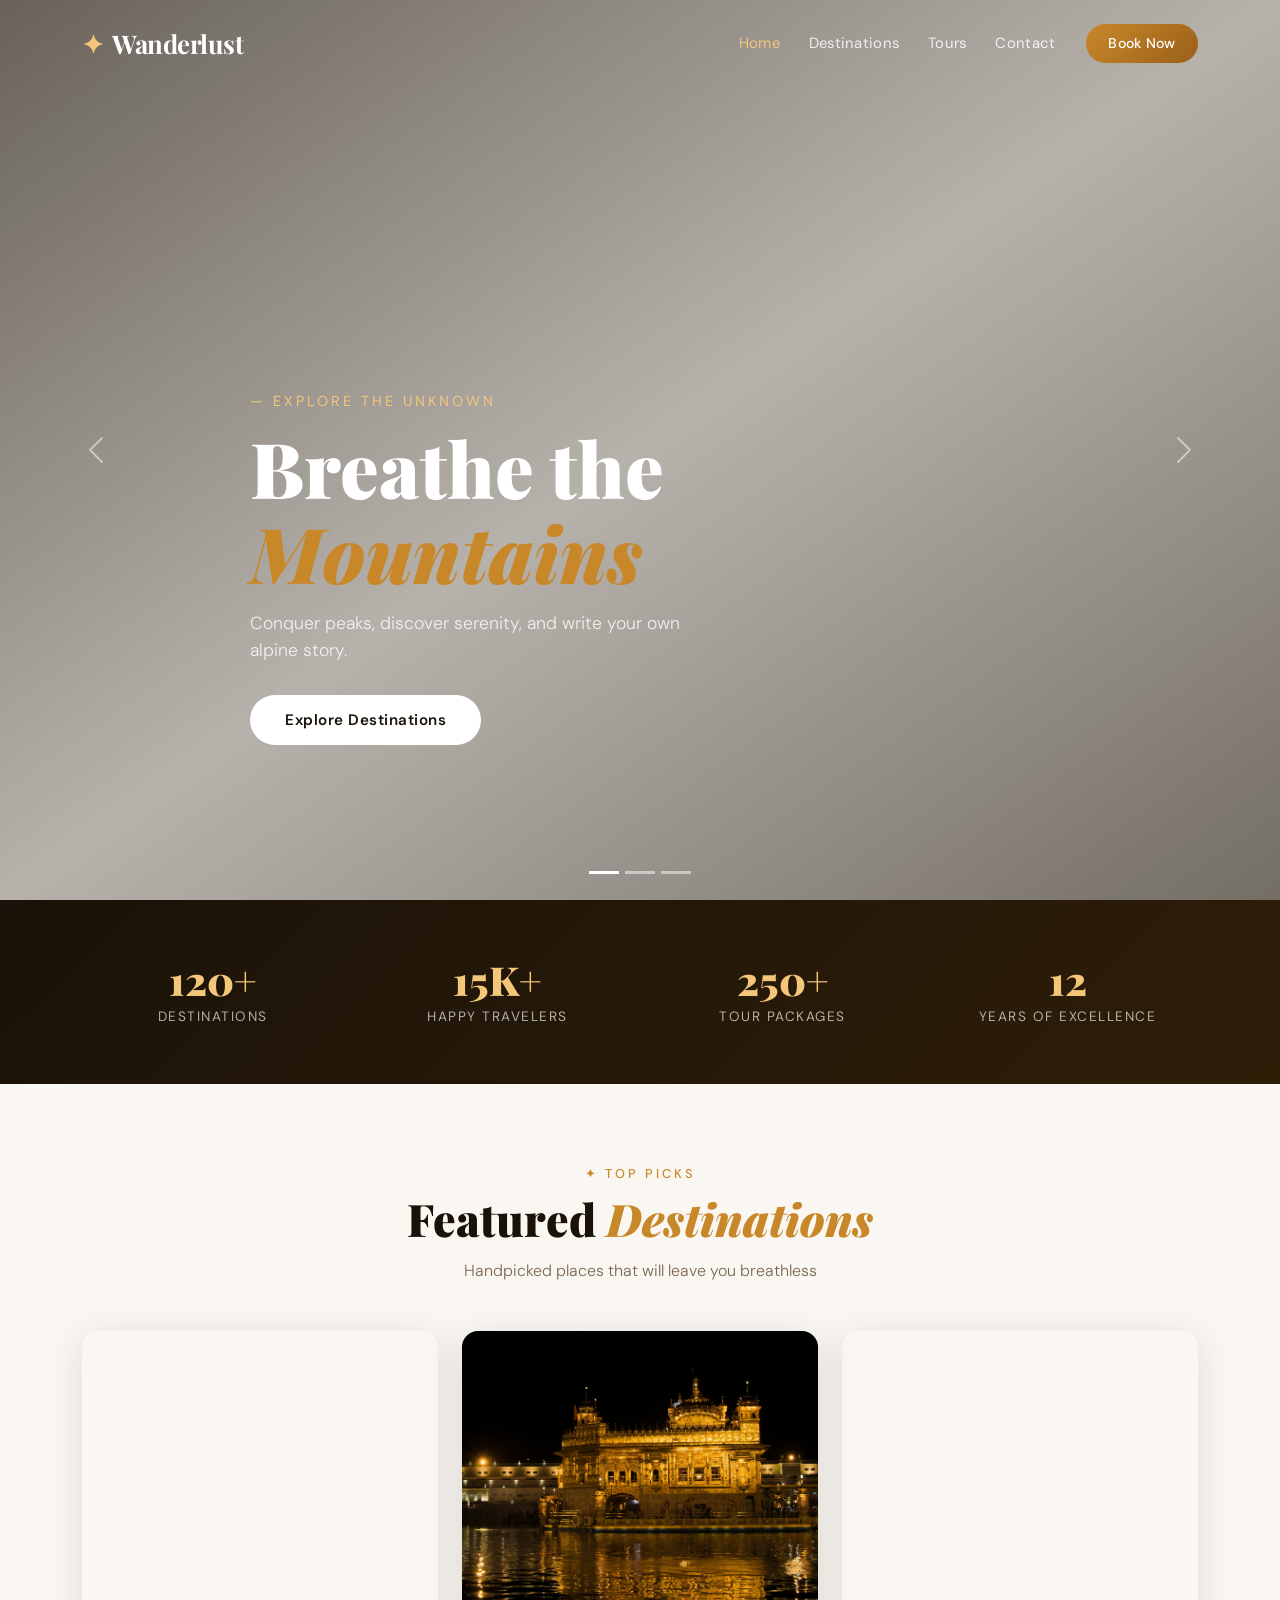
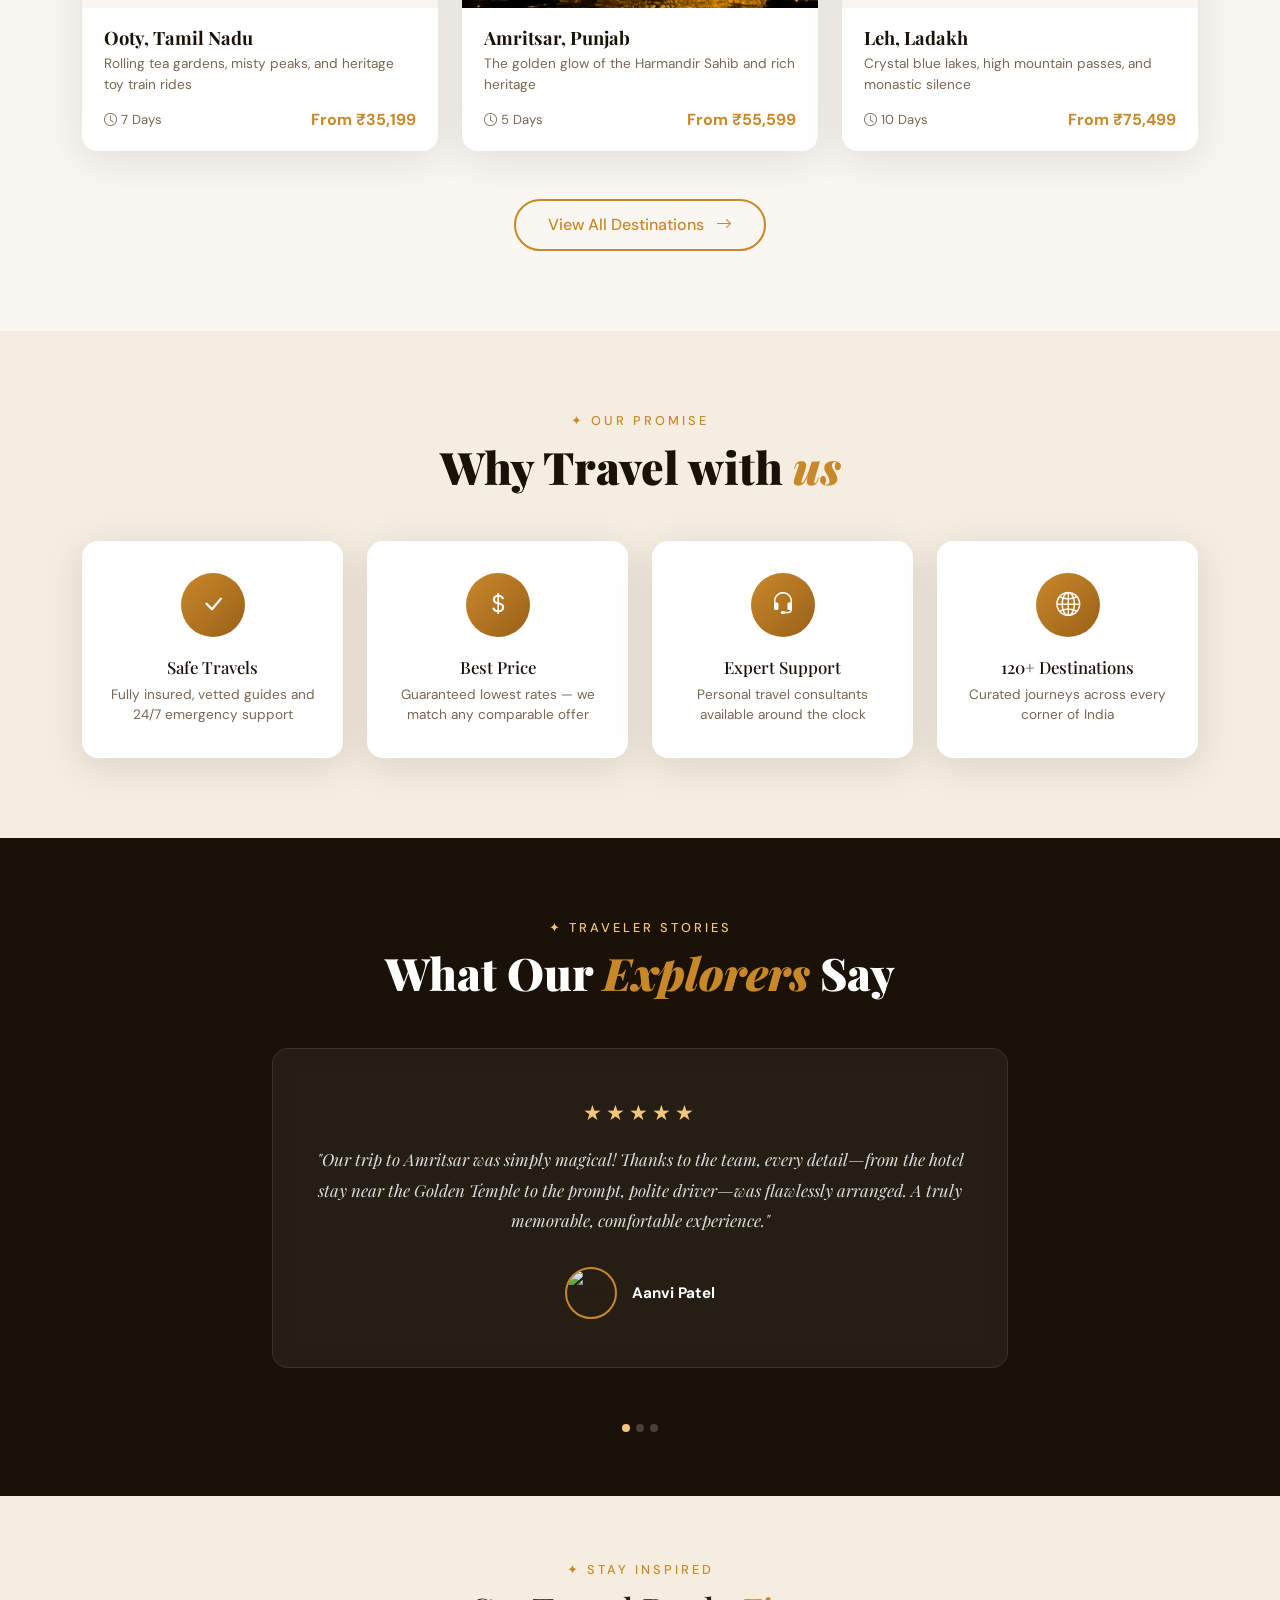
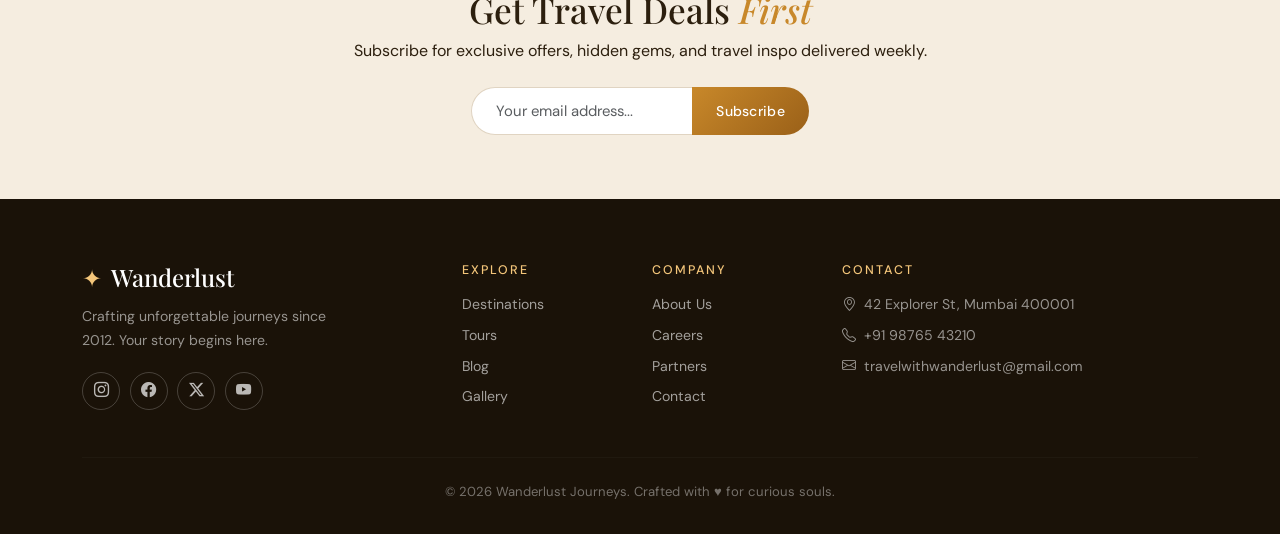
==== index.html @ 27acd2ec "fixing up" ====
<!DOCTYPE html>
<html lang="en">
<head>
  <meta charset="UTF-8" />
  <meta name="viewport" content="width=device-width, initial-scale=1.0" />
  <title>Wanderlust Journeys — Discover the World</title>
  <link href="https://cdn.jsdelivr.net/npm/bootstrap@5.3.2/dist/css/bootstrap.min.css" rel="stylesheet"/>
  <link href="https://fonts.googleapis.com/css2?family=Playfair+Display:ital,wght@0,400;0,700;0,900;1,400&family=DM+Sans:wght@300;400;500&display=swap" rel="stylesheet"/>
  <link rel="stylesheet" href="https://cdn.jsdelivr.net/npm/bootstrap-icons@1.11.3/font/bootstrap-icons.min.css"/>
  <link rel="stylesheet" href="styles.css"/>
  <link rel="icon" type="image/x-icon" href="./images/favicon.ico">

</head>
<body>
 
<!-- NAVBAR -->
<nav class="navbar navbar-expand-lg fixed-top" id="mainNav">
  <div class="container">
    <a class="navbar-brand" href="index.html">
      <span class="brand-icon">✦</span> Wanderlust
    </a>
    <button class="navbar-toggler" type="button" data-bs-toggle="collapse" data-bs-target="#navbarNav">
      <span class="navbar-toggler-icon"></span>
    </button>
    <div class="collapse navbar-collapse" id="navbarNav">
      <ul class="navbar-nav ms-auto align-items-center">
        <li class="nav-item"><a class="nav-link active" href="index.html">Home</a></li>
        <li class="nav-item"><a class="nav-link" href="destinations.html">Destinations</a></li>
        <li class="nav-item"><a class="nav-link" href="tours.html">Tours</a></li>
        <li class="nav-item"><a class="nav-link" href="contact.html">Contact</a></li>
        <li class="nav-item ms-3">
          <a class="btn btn-book" href="contact.html">Book Now</a>
        </li>
      </ul>
    </div>
  </div>
</nav>
 
<!-- HERO CAROUSEL -->
<section id="heroCarousel" class="carousel slide carousel-fade" data-bs-ride="carousel" data-bs-interval="5000">
  <div class="carousel-indicators">
    <button type="button" data-bs-target="#heroCarousel" data-bs-slide-to="0" class="active"></button>
    <button type="button" data-bs-target="#heroCarousel" data-bs-slide-to="1"></button>
    <button type="button" data-bs-target="#heroCarousel" data-bs-slide-to="2"></button>
  </div>
  <div class="carousel-inner">
    <div class="carousel-item active hero-slide" style="background-image: url('https://images.unsplash.com/photo-1506905925346-21bda4d32df4?w=1600');">
      <div class="hero-overlay"></div>
      <div class="carousel-caption hero-caption">
        <p class="hero-sub">— Explore the Unknown</p>
        <h1 class="hero-title">Breathe the <em>Mountains</em></h1>
        <p class="hero-desc">Conquer peaks, discover serenity, and write your own alpine story.</p>
        <a href="destinations.html" class="btn btn-hero">Explore Destinations</a>
      </div>
    </div>
    <div class="carousel-item hero-slide" style="background-image: url('https://images.unsplash.com/photo-1520250497591-112f2f40a3f4?w=1600');">
      <div class="hero-overlay"></div>
      <div class="carousel-caption hero-caption">
        <p class="hero-sub">— Island Escapes</p>
        <h1 class="hero-title">Where <em>Azure</em> Meets Infinity</h1>
        <p class="hero-desc">Crystal waters, powdery shores, and sunsets that last forever.</p>
        <a href="tours.html" class="btn btn-hero">View Tours</a>
      </div>
    </div>
    <div class="carousel-item hero-slide" style="background-image: url('https://encrypted-tbn0.gstatic.com/images?q=tbn:ANd9GcSGiyHhlBLrDY8OV1_SAPXxgLmqXsrRR_sVvw&s');">
      <div class="hero-overlay"></div>
      <div class="carousel-caption hero-caption">
        <p class="hero-sub">— Cultural Journeys</p>
        <h1 class="hero-title">Ancient <em>Wonders</em> Await</h1>
        <p class="hero-desc">Temples, bazaars, and stories carved into the stone of time.</p>
        <a href="destinations.html" class="btn btn-hero">Discover More</a>
      </div>
    </div>
  </div>
  <button class="carousel-control-prev" type="button" data-bs-target="#heroCarousel" data-bs-slide="prev">
    <span class="carousel-control-prev-icon"></span>
  </button>
  <button class="carousel-control-next" type="button" data-bs-target="#heroCarousel" data-bs-slide="next">
    <span class="carousel-control-next-icon"></span>
  </button>
</section>
 


 
<!-- STATS -->
<section class="stats-section">
  <div class="container">
    <div class="row text-center g-4">
      <div class="col-6 col-md-3">
        <div class="stat-item" data-count="120">
          <h2 class="stat-number counter">120+</h2>
          <p class="stat-label">Destinations</p>
        </div>
      </div>
      <div class="col-6 col-md-3">
        <div class="stat-item" data-count="15000">
          <h2 class="stat-number counter">15K+</h2>
          <p class="stat-label">Happy Travelers</p>
        </div>
      </div>
      <div class="col-6 col-md-3">
        <div class="stat-item" data-count="250">
          <h2 class="stat-number counter">250+</h2>
          <p class="stat-label">Tour Packages</p>
        </div>
      </div>
      <div class="col-6 col-md-3">
        <div class="stat-item" data-count="12">
          <h2 class="stat-number counter">12</h2>
          <p class="stat-label">Years of Excellence</p>
        </div>
      </div>
    </div>
  </div>
</section>
 
<!-- FEATURED DESTINATIONS -->
<section class="section-pad">
  <div class="container">
    <div class="section-header text-center mb-5">
      <p class="section-tag">✦ Top Picks</p>
      <h2 class="section-title">Featured <em>Destinations</em></h2>
      <p class="section-sub">Handpicked places that will leave you breathless</p>
    </div>
    <div class="row g-4">
      <div class="col-lg-4 col-md-6">
        <div class="dest-card" onclick="window.location='destinations.html'">
          <div class="dest-img" style="background-image:url('https://encrypted-tbn0.gstatic.com/images?q=tbn:ANd9GcQIztrdCsm7tl5rIBXiiT64EZlvIJkHB77UpA&s')"></div>
          
          <div class="dest-info">
            <h4>Ooty, Tamil Nadu</h4>
            <p>Rolling tea gardens, misty peaks, and heritage toy train rides</p>
            <div class="dest-meta">
              <span><i class="bi bi-clock"></i> 7 Days</span>
              <span class="dest-price">From ₹35,199</span>
            </div>
          </div>
        </div>
      </div>
      <div class="col-lg-4 col-md-6">
        <div class="dest-card" onclick="window.location='destinations.html'">
        <div class="dest-img" style="background-image:url('images/amritsar.jpg')"></div> 
          <div class="dest-info">
            <h4>Amritsar, Punjab</h4>
            <p>The golden glow of the Harmandir Sahib and rich heritage</p>
            <div class="dest-meta">
              <span><i class="bi bi-clock"></i> 5 Days</span>
              <span class="dest-price">From ₹55,599</span>
            </div>
          </div>
        </div>
      </div>
      <div class="col-lg-4 col-md-6">
        <div class="dest-card" onclick="window.location='destinations.html'">
          <div class="dest-img" style="background-image:url('https://images.unsplash.com/photo-1518548419970-58e3b4079ab2?w=600')"></div>
          
          <div class="dest-info">
            <h4>Leh, Ladakh</h4>
            <p>Crystal blue lakes, high mountain passes, and monastic silence</p>
            <div class="dest-meta">
              <span><i class="bi bi-clock"></i> 10 Days</span>
              <span class="dest-price">From ₹75,499</span>
            </div>
          </div>
        </div>
      </div>
    </div>
    <div class="text-center mt-5">
      <a href="destinations.html" class="btn btn-outline-brand">View All Destinations <i class="bi bi-arrow-right ms-2"></i></a>
    </div>
  </div>
</section>
 
<!-- WHY CHOOSE US -->
<section class="why-section section-pad">
  <div class="container">
    <div class="section-header text-center mb-5">
      <p class="section-tag">✦ Our Promise</p>
      <h2 class="section-title">Why Travel with <em>us</em></h2>
    </div>
    <div class="row g-4">
      <div class="col-md-3 col-6">
        <div class="why-card text-center">
          <div class="why-icon">
            <i class="bi bi-check-lg text-white"></i></div>
          <h5>Safe Travels</h5>
          <p>Fully insured, vetted guides and 24/7 emergency support</p>
        </div>
      </div>
      <div class="col-md-3 col-6">
        <div class="why-card text-center">
          <div class="why-icon"><i class="bi bi-currency-dollar"></i></div>
          <h5>Best Price</h5>
          <p>Guaranteed lowest rates — we match any comparable offer</p>
        </div>
      </div>
      <div class="col-md-3 col-6">
        <div class="why-card text-center">
          <div class="why-icon"><i class="bi bi-headset"></i></div>
          <h5>Expert Support</h5>
          <p>Personal travel consultants available around the clock</p>
        </div>
      </div>
      <div class="col-md-3 col-6">
        <div class="why-card text-center">
          <div class="why-icon"><i class="bi bi-globe2"></i></div>
          <h5>120+ Destinations</h5>
          <p>Curated journeys across every corner of India</p>
        </div>
      </div>
    </div>
  </div>
</section>
 
<!-- TESTIMONIALS CAROUSEL -->
<section class="section-pad testimonial-section">
  <div class="container">
    <div class="section-header text-center mb-5">
      <p class="section-tag">✦ Traveler Stories</p>
      <h2 class="section-title">What Our <em>Explorers</em> Say</h2>
    </div>
    <div id="testimonialCarousel" class="carousel slide" data-bs-ride="carousel">
      <div class="carousel-inner">
        <div class="carousel-item active">
          <div class="row justify-content-center">
            <div class="col-md-8">
              <div class="testimonial-card text-center">
                <div class="stars mb-3">★★★★★</div>
                <p class="testimonial-text">"Our trip to Amritsar was simply magical! Thanks to the team, every detail—from the hotel stay near the Golden Temple to the prompt, polite driver—was flawlessly arranged. A truly memorable, comfortable experience."</p>
                <div class="testimonial-author">
                  <img src="https://i.pravatar.cc/60?img=47" alt="Aanvi"/>
                  <div>
                    <strong>Aanvi Patel</strong>
                    
                  </div>
                </div>
              </div>
            </div>
          </div>
        </div>
        <div class="carousel-item">
          <div class="row justify-content-center">
            <div class="col-md-8">
              <div class="testimonial-card text-center">
                <div class="stars mb-3">★★★★★</div>
                <p class="testimonial-text">"An absolutely memorable Ooty trip with top-notch service, a courteous driver, and well-planned itinerary made it a truly seamless, budget-friendly experience!" </p>
                <div class="testimonial-author">
                  <img src="https://i.pravatar.cc/60?img=12" alt="Rahul"/>
                  <div>
                    <strong>Rahul Verma</strong>
                   
                  </div>
                </div>
              </div>
            </div>
          </div>
        </div>
        <div class="carousel-item">
          <div class="row justify-content-center">
            <div class="col-md-8">
              <div class="testimonial-card text-center">
                <div class="stars mb-3">★★★★★</div>
                <p class="testimonial-text">"Our tour operator arranged everything perfectly, from the comfortable stays in Nubra to the breathtaking views at Pangong Lake. The driver was knowledgeable and kept us safe on the tough terrains. A truly once-in-a-lifetime experience! Wanderlust's team handled everything flawlessly."</p>
                <div class="testimonial-author">
                  <img src="https://i.pravatar.cc/60?img=32" alt="Priya"/>
                  <div>
                    <strong>Priya Sharma</strong>
                    
                  </div>
                </div>
              </div>
            </div>
          </div>
        </div>
      </div>
      <div class="carousel-indicators testimonial-dots position-relative mt-4">
        <button type="button" data-bs-target="#testimonialCarousel" data-bs-slide-to="0" class="active"></button>
        <button type="button" data-bs-target="#testimonialCarousel" data-bs-slide-to="1"></button>
        <button type="button" data-bs-target="#testimonialCarousel" data-bs-slide-to="2"></button>
      </div>
    </div>
  </div>
</section>
 
<!-- NEWSLETTER -->
<section class="newsletter-section">
  <div class="container">
    <div class="newsletter-box text-center">
      <p class="section-tag">✦ Stay Inspired</p>
      <h2>Get Travel Deals <em>First</em></h2>
      <p class="mb-4">Subscribe for exclusive offers, hidden gems, and travel inspo delivered weekly.</p>
      <div class="row justify-content-center">
        <div class="col-md-6">
          <div class="input-group newsletter-form">
            <input type="email" class="form-control" placeholder="Your email address..."/>
            <button class="btn btn-book">Subscribe</button>
          </div>
        </div>
      </div>
    </div>
  </div>
</section>
 
<!-- FOOTER -->
<footer class="site-footer">
  <div class="container">
    <div class="row g-4">
      <div class="col-lg-4">
        <h4 class="footer-brand"><span class="brand-icon">✦</span> Wanderlust</h4>
        <p class="footer-desc">Crafting unforgettable journeys since 2012. Your story begins here.</p>
        <div class="social-links">
          <a href="#"><i class="bi bi-instagram"></i></a>
          <a href="#"><i class="bi bi-facebook"></i></a>
          <a href="#"><i class="bi bi-twitter-x"></i></a>
          <a href="#"><i class="bi bi-youtube"></i></a>
        </div>
      </div>
      <div class="col-lg-2 col-6">
        <h6 class="footer-heading">Explore</h6>
        <ul class="footer-links">
          <li><a href="destinations.html">Destinations</a></li>
          <li><a href="tours.html">Tours</a></li>
          <li><a href="#">Blog</a></li>
          <li><a href="#">Gallery</a></li>
        </ul>
      </div>
      <div class="col-lg-2 col-6">
        <h6 class="footer-heading">Company</h6>
        <ul class="footer-links">
          <li><a href="#">About Us</a></li>
          <li><a href="#">Careers</a></li>
          <li><a href="#">Partners</a></li>
          <li><a href="contact.html">Contact</a></li>
        </ul>
      </div>
      <div class="col-lg-4">
        <h6 class="footer-heading">Contact</h6>
        <ul class="footer-links">
          <li><i class="bi bi-geo-alt me-2"></i>42 Explorer St, Mumbai 400001</li>
          <li><i class="bi bi-telephone me-2"></i>+91 98765 43210</li>
          <li><i class="bi bi-envelope me-2"></i>travelwithwanderlust@gmail.com</li>
        </ul>
      </div>
    </div>
    <hr class="footer-hr"/>
    <p class="footer-copy text-center">© 2026 Wanderlust Journeys. Crafted with ♥ for curious souls.</p>
  </div>
</footer>
 
<script src="https://cdn.jsdelivr.net/npm/bootstrap@5.3.2/dist/js/bootstrap.bundle.min.js"></script>
<script src="scripts.js"></script>
</body>
</html>
---- styles.css ----
/* =============================================
   WANDERLUST JOURNEYS — MAIN STYLESHEET
============================================= */

:root {
  --primary: #1a1208;
  --accent: #c8882a;
  --accent-light: #f4c67a;
  --accent-dark: #9a6018;
  --bg: #faf7f2;
  --bg-warm: #f5ede0;
  --text: #2c1f0e;
  --text-muted: #7a6652;
  --white: #fff;
  --card-shadow: 0 8px 40px rgba(26,18,8,0.12);
  --card-hover-shadow: 0 20px 60px rgba(26,18,8,0.22);
  --radius: 16px;
  --radius-sm: 8px;
  --transition: all 0.4s cubic-bezier(0.25, 0.46, 0.45, 0.94);
}

/* ---- BASE ---- */
* { box-sizing: border-box; }

html { scroll-behavior: smooth; }

body {
  font-family: 'DM Sans', sans-serif;
  background: var(--bg);
  color: var(--text);
  overflow-x: hidden;
}

em { font-style: italic; color: var(--accent); }

h1, h2, h3, h4, h5, .section-title, .hero-title, .page-hero-title {
  font-family: 'Playfair Display', serif;
}

a { text-decoration: none; }

img { max-width: 100%; }

/* ---- NAVBAR ---- */
#mainNav {
  background: rgba(26,18,8,0) !important;
  transition: var(--transition);
  padding: 1.2rem 0;
}

#mainNav.scrolled {
  background: rgba(26,18,8,0.96) !important;
  padding: 0.7rem 0;
  box-shadow: 0 4px 30px rgba(0,0,0,0.3);
}

.navbar-brand {
  font-family: 'Playfair Display', serif;
  font-size: 1.6rem;
  font-weight: 700;
  color: var(--white) !important;
  letter-spacing: -0.5px;
}

.brand-icon { color: var(--accent-light); margin-right: 4px; }

.nav-link {
  color: rgba(255,255,255,0.85) !important;
  font-weight: 400;
  font-size: 0.93rem;
  letter-spacing: 0.3px;
  padding: 0.5rem 0.9rem !important;
  transition: var(--transition);
}

.nav-link:hover, .nav-link.active {
  color: var(--accent-light) !important;
}

.navbar-toggler {
  border-color: rgba(255,255,255,0.4);
}
.navbar-toggler-icon {
  background-image: url("data:image/svg+xml,%3csvg xmlns='http://www.w3.org/2000/svg' viewBox='0 0 30 30'%3e%3cpath stroke='rgba%28255%2C255%2C255%2C0.8%29' stroke-linecap='round' stroke-miterlimit='10' stroke-width='2' d='M4 7h22M4 15h22M4 23h22'/%3e%3c/svg%3e");
}

.btn-book {
  background: linear-gradient(135deg, var(--accent), var(--accent-dark));
  color: var(--white) !important;
  border: none;
  border-radius: 50px;
  padding: 0.55rem 1.4rem;
  font-weight: 500;
  font-size: 0.88rem;
  letter-spacing: 0.3px;
  transition: var(--transition);
}
.btn-book:hover {
  background: linear-gradient(135deg, var(--accent-dark), #7a4c10);
  transform: translateY(-2px);
  box-shadow: 0 8px 24px rgba(200,136,42,0.35);
  color: var(--white) !important;
}

/* ---- HERO CAROUSEL ---- */
.hero-slide {
  height: 100vh;
  min-height: 600px;
  background-size: cover;
  background-position: center;
  position: relative;
}

.hero-overlay {
  position: absolute;
  inset: 0;
  background: linear-gradient(to bottom right, rgba(26,18,8,0.65) 0%, rgba(26,18,8,0.3) 50%, rgba(26,18,8,0.6) 100%);
}

.hero-caption {
  position: absolute;
  bottom: 15%;
  left: 50%;
  transform: translateX(-50%);
  width: 90%;
  max-width: 780px;
  text-align: left;
  animation: fadeInUp 0.8s ease;
}

@keyframes fadeInUp {
  from { opacity: 0; transform: translateX(-50%) translateY(40px); }
  to { opacity: 1; transform: translateX(-50%) translateY(0); }
}

.hero-sub {
  font-size: 0.9rem;
  letter-spacing: 3px;
  text-transform: uppercase;
  color: var(--accent-light);
  margin-bottom: 0.8rem;
}

.hero-title {
  font-size: clamp(2.5rem, 6vw, 5rem);
  font-weight: 900;
  color: var(--white);
  line-height: 1.1;
  margin-bottom: 1rem;
}

.hero-desc {
  font-size: 1.1rem;
  color: rgba(255,255,255,0.82);
  font-weight: 300;
  margin-bottom: 2rem;
  max-width: 480px;
}

.btn-hero {
  background: var(--white);
  color: var(--primary) !important;
  border: none;
  border-radius: 50px;
  padding: 0.85rem 2.2rem;
  font-weight: 600;
  font-size: 0.95rem;
  letter-spacing: 0.5px;
  transition: var(--transition);
}
.btn-hero:hover {
  background: var(--accent-light);
  color: var(--primary) !important;
  transform: translateY(-3px);
  box-shadow: 0 12px 32px rgba(0,0,0,0.25);
}

/* ---- SEARCH SECTION ---- */
.search-section {
  margin-top: -60px;
  position: relative;
  z-index: 10;
  padding: 0 0 2rem;
}

.search-box {
  background: rgba(255,255,255,0.97);
  backdrop-filter: blur(20px);
  border-radius: var(--radius);
  padding: 1.8rem 2rem;
  box-shadow: var(--card-shadow);
  border: 1px solid rgba(200,136,42,0.15);
}

.search-label {
  font-size: 0.8rem;
  font-weight: 500;
  color: var(--text-muted);
  text-transform: uppercase;
  letter-spacing: 1px;
  margin-bottom: 0.4rem;
}

.search-input {
  border: 1.5px solid #e8ddd0 !important;
  border-radius: var(--radius-sm) !important;
  background: var(--bg) !important;
  color: var(--text);
  padding: 0.65rem 0.9rem !important;
  font-size: 0.93rem;
  transition: var(--transition);
}
.search-input:focus {
  border-color: var(--accent) !important;
  box-shadow: 0 0 0 3px rgba(200,136,42,0.12) !important;
  background: var(--white) !important;
}

.btn-search {
  background: linear-gradient(135deg, var(--accent), var(--accent-dark));
  color: var(--white);
  border: none;
  border-radius: var(--radius-sm);
  padding: 0.68rem 1.5rem;
  font-weight: 600;
  transition: var(--transition);
}
.btn-search:hover {
  transform: translateY(-2px);
  box-shadow: 0 8px 24px rgba(200,136,42,0.3);
  color: var(--white);
}

/* ---- STATS ---- */
.stats-section {
  background: linear-gradient(135deg, var(--primary), #2e1e08);
  padding: 3rem 0;
}

.stat-item { padding: 0.5rem; }

.stat-number {
  font-family: 'Playfair Display', serif;
  font-size: 2.5rem;
  font-weight: 900;
  color: var(--accent-light);
  margin-bottom: 0.2rem;
}

.stat-label {
  font-size: 0.85rem;
  color: rgba(255,255,255,0.65);
  text-transform: uppercase;
  letter-spacing: 1.5px;
  margin: 0;
}

/* ---- SECTIONS ---- */
.section-pad { padding: 5rem 0; }

.section-tag {
  font-size: 0.8rem;
  text-transform: uppercase;
  letter-spacing: 3px;
  color: var(--accent);
  font-weight: 500;
  margin-bottom: 0.6rem;
}

.section-title {
  font-size: clamp(1.8rem, 4vw, 2.8rem);
  font-weight: 900;
  color: var(--primary);
  line-height: 1.2;
  margin-bottom: 0.8rem;
}

.section-sub {
  color: var(--text-muted);
  font-size: 1rem;
  font-weight: 300;
}

/* ---- DESTINATION CARDS (Home) ---- */
.dest-card {
  border-radius: var(--radius);
  overflow: hidden;
  position: relative;
  cursor: pointer;
  box-shadow: var(--card-shadow);
  transition: var(--transition);
  height: 420px;
  display: flex;
  flex-direction: column;
}
.dest-card:hover { transform: translateY(-8px); box-shadow: var(--card-hover-shadow); }

.dest-img {
  flex: 1;
  background-size: cover;
  background-position: center;
  transition: transform 0.6s ease;
}
.dest-card:hover .dest-img { transform: scale(1.06); }

.dest-badge {
  position: absolute;
  top: 1rem;
  left: 1rem;
  background: var(--accent);
  color: var(--white);
  font-size: 0.7rem;
  font-weight: 600;
  text-transform: uppercase;
  letter-spacing: 1.5px;
  padding: 0.3rem 0.8rem;
  border-radius: 50px;
}

.dest-info {
  background: var(--white);
  padding: 1.2rem 1.4rem;
}
.dest-info h4 {
  font-size: 1.15rem;
  font-weight: 700;
  margin-bottom: 0.3rem;
  color: var(--primary);
}
.dest-info p {
  font-size: 0.85rem;
  color: var(--text-muted);
  margin-bottom: 0.8rem;
  line-height: 1.5;
}
.dest-meta {
  display: flex;
  justify-content: space-between;
  align-items: center;
  font-size: 0.82rem;
  color: var(--text-muted);
}
.dest-price {
  font-weight: 700;
  color: var(--accent);
  font-size: 1rem;
}

/* ---- WHY SECTION ---- */
.why-section { background: var(--bg-warm); }

.why-card {
  background: var(--white);
  border-radius: var(--radius);
  padding: 2rem 1.5rem;
  box-shadow: var(--card-shadow);
  transition: var(--transition);
}
.why-card:hover { transform: translateY(-6px); box-shadow: var(--card-hover-shadow); }

.why-icon {
  width: 64px;
  height: 64px;
  background: linear-gradient(135deg, var(--accent), var(--accent-dark));
  border-radius: 50%;
  display: flex;
  align-items: center;
  justify-content: center;
  margin: 0 auto 1.2rem;
  font-size: 1.5rem;
  color: var(--white);
}

.why-card h5 {
  font-family: 'Playfair Display', serif;
  font-size: 1.05rem;
  margin-bottom: 0.5rem;
  color: var(--primary);
}
.why-card p { font-size: 0.85rem; color: var(--text-muted); margin: 0; }

/* ---- TESTIMONIALS ---- */
.testimonial-section { background: var(--primary); }
.testimonial-section .section-tag { color: var(--accent-light); }
.testimonial-section .section-title { color: var(--white); }

.testimonial-card {
  background: rgba(255,255,255,0.05);
  border: 1px solid rgba(255,255,255,0.1);
  border-radius: var(--radius);
  padding: 3rem 2.5rem;
  backdrop-filter: blur(10px);
}

.stars { color: var(--accent-light); font-size: 1.3rem; letter-spacing: 4px; }

.testimonial-text {
  font-size: 1.05rem;
  color: rgba(255,255,255,0.85);
  font-style: italic;
  line-height: 1.8;
  margin-bottom: 2rem;
  font-family: 'Playfair Display', serif;
}

.testimonial-author {
  display: flex;
  align-items: center;
  justify-content: center;
  gap: 0.9rem;
}
.testimonial-author img {
  width: 52px;
  height: 52px;
  border-radius: 50%;
  border: 2px solid var(--accent);
  object-fit: cover;
}
.testimonial-author strong { display: block; color: var(--white); font-size: 0.95rem; }
.testimonial-author span { font-size: 0.8rem; color: var(--accent-light); }

.testimonial-dots { bottom: -2rem; }
.testimonial-dots button {
  width: 8px !important;
  height: 8px !important;
  border-radius: 50% !important;
  background: rgba(255,255,255,0.4) !important;
  border: none !important;
}
.testimonial-dots button.active { background: var(--accent-light) !important; }

/* ---- NEWSLETTER ---- */
.newsletter-section { background: var(--bg-warm); padding: 4rem 0; }

.newsletter-box {
  max-width: 700px;
  margin: 0 auto;
}
.newsletter-box h2 { font-size: 2.2rem; margin-bottom: 0.5rem; }

.newsletter-form .form-control {
  border: 1.5px solid #e0d4c2;
  border-right: none;
  border-radius: 50px 0 0 50px !important;
  padding: 0.75rem 1.5rem;
  background: var(--white);
  font-size: 0.93rem;
}
.newsletter-form .form-control:focus {
  box-shadow: none;
  border-color: var(--accent);
}
.newsletter-form .btn-book {
  border-radius: 0 50px 50px 0 !important;
  padding: 0.75rem 1.5rem;
}

/* ---- FOOTER ---- */
.site-footer {
  background: var(--primary);
  padding: 4rem 0 2rem;
  color: rgba(255,255,255,0.7);
}

.footer-brand {
  font-family: 'Playfair Display', serif;
  color: var(--white);
  font-size: 1.5rem;
  margin-bottom: 0.8rem;
}

.footer-desc { font-size: 0.88rem; color: rgba(255,255,255,0.55); max-width: 260px; line-height: 1.7; }

.social-links { display: flex; gap: 0.6rem; margin-top: 1.2rem; }
.social-links a {
  width: 38px; height: 38px;
  border-radius: 50%;
  border: 1px solid rgba(255,255,255,0.2);
  display: flex; align-items: center; justify-content: center;
  color: rgba(255,255,255,0.7);
  font-size: 0.95rem;
  transition: var(--transition);
}
.social-links a:hover {
  background: var(--accent);
  border-color: var(--accent);
  color: var(--white);
  transform: translateY(-2px);
}

.footer-heading {
  color: var(--accent-light);
  font-size: 0.78rem;
  letter-spacing: 2px;
  text-transform: uppercase;
  margin-bottom: 1rem;
}
.footer-links { list-style: none; padding: 0; margin: 0; }
.footer-links li { margin-bottom: 0.6rem; font-size: 0.88rem; color: rgba(255,255,255,0.55); }
.footer-links a { color: rgba(255,255,255,0.6); transition: var(--transition); }
.footer-links a:hover { color: var(--accent-light); padding-left: 4px; }

.footer-hr { border-color: rgba(255,255,255,0.1); margin: 2.5rem 0 1.5rem; }
.footer-copy { font-size: 0.82rem; color: rgba(255,255,255,0.4); margin: 0; }

/* ---- BUTTON OUTLINE ---- */
.btn-outline-brand {
  border: 2px solid var(--accent);
  color: var(--accent);
  border-radius: 50px;
  padding: 0.75rem 2rem;
  font-weight: 500;
  transition: var(--transition);
}
.btn-outline-brand:hover {
  background: var(--accent);
  color: var(--white);
  transform: translateY(-2px);
}

/* ---- PAGE HERO ---- */
.page-hero {
  height: 55vh;
  min-height: 360px;
  background-size: cover;
  background-position: center;
  position: relative;
  display: flex;
  align-items: center;
  justify-content: center;
}
.page-hero-overlay {
  position: absolute;
  inset: 0;
  background: linear-gradient(to bottom, rgba(26,18,8,0.65), rgba(26,18,8,0.5));
}
.page-hero-content { position: relative; z-index: 2; padding-top: 80px; }
.page-hero-title {
  font-size: clamp(2.2rem, 5vw, 4rem);
  font-weight: 900;
  color: var(--white);
  line-height: 1.15;
}
.page-hero-sub { color: rgba(255,255,255,0.8); font-size: 1rem; font-weight: 300; }

/* ---- FILTER SECTION ---- */
.filter-section {
  position: relative;
  top: 70px; /* Adjust this value based on your main navbar height */
  z-index: 999;
  background-color: #fff; /* Ensures content behind doesn't peek through */
  padding: 15px 0;
  border-bottom: 1px solid #eee; /* Optional: adds a nice separation while scrolling */
}

.filter-bar { display: flex; gap: 0.5rem; flex-wrap: wrap; justify-content: center; }

.filter-btn {
  background: transparent;
  border: 1.5px solid #e0d4c2;
  border-radius: 50px;
  color: var(--text-muted);
  padding: 0.45rem 1.2rem;
  font-size: 0.85rem;
  font-weight: 500;
  cursor: pointer;
  transition: var(--transition);
}
.filter-btn:hover { border-color: var(--accent); color: var(--accent); }
.filter-btn.active {
  background: var(--accent);
  border-color: var(--accent);
  color: var(--white);
}

/* ---- DEST CARDS V2 (Destinations page) ---- */
.dest-card-v2 {
  background: var(--white);
  border-radius: var(--radius);
  overflow: hidden;
  box-shadow: var(--card-shadow);
  transition: var(--transition);
  height: 100%;
}
.dest-card-v2:hover { transform: translateY(-8px); box-shadow: var(--card-hover-shadow); }

.dest-img-v2 {
  height: 220px;
  background-size: cover;
  background-position: center;
  position: relative;
  transition: transform 0.6s ease;
  overflow: hidden;
}
.dest-card-v2:hover .dest-img-v2 { transform: scale(1.04); }

.dest-rating {
  position: absolute;
  top: 0.8rem;
  right: 0.8rem;
  background: rgba(26,18,8,0.75);
  color: var(--accent-light);
  font-size: 0.78rem;
  font-weight: 600;
  padding: 0.25rem 0.6rem;
  border-radius: 50px;
  backdrop-filter: blur(8px);
}

.dest-badge-v2 {
  position: absolute;
  bottom: 0.8rem;
  left: 0.8rem;
  background: var(--accent);
  color: var(--white);
  font-size: 0.68rem;
  font-weight: 700;
  text-transform: uppercase;
  letter-spacing: 1.5px;
  padding: 0.25rem 0.7rem;
  border-radius: 50px;
}

.dest-body {
  padding: 1.3rem 1.4rem;
}
.dest-body h4 {
  font-size: 1.1rem;
  font-weight: 700;
  margin-bottom: 0.35rem;
  color: var(--primary);
}
.dest-body > p {
  font-size: 0.83rem;
  color: var(--text-muted);
  line-height: 1.55;
  margin-bottom: 0.8rem;
}

.dest-tags { display: flex; gap: 0.4rem; flex-wrap: wrap; margin-bottom: 1rem; }
.dest-tags span {
  font-size: 0.7rem;
  background: var(--bg-warm);
  color: var(--accent-dark);
  padding: 0.2rem 0.6rem;
  border-radius: 50px;
  font-weight: 500;
  border: 1px solid #e0cdb5;
}

.dest-footer { display: flex; justify-content: space-between; align-items: center; }
.dest-info-mini { font-size: 0.78rem; color: var(--text-muted); }
.dest-info-mini i { color: var(--accent); }
.price-tag { font-weight: 700; font-size: 1.1rem; color: var(--accent); }

.btn-card-book {
  background: var(--bg-warm);
  border: 1.5px solid var(--accent);
  color: var(--accent);
  border-radius: var(--radius-sm);
  padding: 0.5rem;
  font-weight: 500;
  font-size: 0.85rem;
  transition: var(--transition);
}
.btn-card-book:hover {
  background: var(--accent);
  color: var(--white);
}

/* ---- CTA BANNER ---- */
.cta-banner {
  background: linear-gradient(135deg, var(--accent), var(--accent-dark));
  padding: 4rem 0;
  color: var(--white);
}
.cta-banner h2 {
  color: var(--white);
  font-size: 2rem;
  margin-bottom: 0.7rem;
}
.cta-banner p { color: rgba(255,255,255,0.85); font-size: 1rem; margin-bottom: 0; }

/* ---- FEATURED TOUR CARD ---- */
.featured-tour-card {
  background: var(--white);
  border-radius: var(--radius);
  overflow: hidden;
  box-shadow: var(--card-shadow);
}
.featured-tour-img {
  height: 100%;
  min-height: 380px;
  background-size: cover;
  background-position: center;
  position: relative;
}
.featured-badge {
  position: absolute;
  top: 1.5rem;
  left: 1.5rem;
  background: var(--accent);
  color: var(--white);
  padding: 0.4rem 1rem;
  border-radius: 50px;
  font-weight: 700;
  font-size: 0.8rem;
}
.featured-tour-body {
  padding: 2.5rem;
}
.featured-tour-body h2 {
  font-size: 2rem;
  line-height: 1.2;
  margin: 0.7rem 0 1rem;
}
.featured-desc { color: var(--text-muted); line-height: 1.8; font-size: 0.93rem; margin-bottom: 1.5rem; }

.tour-type-tag {
  display: inline-block;
  font-size: 0.7rem;
  font-weight: 700;
  text-transform: uppercase;
  letter-spacing: 2px;
  padding: 0.3rem 0.9rem;
  border-radius: 50px;
}
.tour-type-tag.adventure { background: #fde9d0; color: #b85c0c; }
.tour-type-tag.luxury { background: #f0e6ff; color: #6b2fb3; }
.tour-type-tag.cultural { background: #d4f0e0; color: #1a7a4a; }
.tour-type-tag.beach { background: #d5eeff; color: #0a6ca0; }
.tour-type-tag.family { background: #fff0d4; color: #9a6200; }

.highlight-item {
  background: var(--bg-warm);
  border-radius: var(--radius-sm);
  padding: 0.6rem 1rem;
  font-size: 0.83rem;
  color: var(--text);
  font-weight: 500;
}
.highlight-item i { color: var(--accent); margin-right: 6px; }

.from-label { font-size: 0.75rem; color: var(--text-muted); display: block; }
.featured-price { font-family: 'Playfair Display', serif; font-size: 2rem; font-weight: 900; color: var(--accent); }

/* ---- TOUR CARDS ---- */
.tour-card {
  background: var(--white);
  border-radius: var(--radius);
  overflow: hidden;
  box-shadow: var(--card-shadow);
  transition: var(--transition);
  height: 100%;
}
.tour-card:hover { transform: translateY(-8px); box-shadow: var(--card-hover-shadow); }

.tour-img {
  height: 210px;
  background-size: cover;
  background-position: center;
  position: relative;
  overflow: hidden;
  transition: transform 0.6s;
}
.tour-card:hover .tour-img { transform: scale(1.05); }

.tour-type-badge {
  position: absolute;
  top: 0.8rem;
  left: 0.8rem;
  font-size: 0.65rem;
  font-weight: 700;
  text-transform: uppercase;
  letter-spacing: 1.5px;
  padding: 0.25rem 0.7rem;
  border-radius: 50px;
}
.tour-type-badge.adventure { background: rgba(253,233,208,0.95); color: #b85c0c; }
.tour-type-badge.luxury { background: rgba(240,230,255,0.95); color: #6b2fb3; }
.tour-type-badge.cultural { background: rgba(212,240,224,0.95); color: #1a7a4a; }
.tour-type-badge.beach { background: rgba(213,238,255,0.95); color: #0a6ca0; }
.tour-type-badge.family { background: rgba(255,240,212,0.95); color: #9a6200; }

.tour-wishlist {
  position: absolute;
  top: 0.8rem;
  right: 0.8rem;
  background: rgba(255,255,255,0.85);
  border-radius: 50%;
  width: 34px;
  height: 34px;
  display: flex;
  align-items: center;
  justify-content: center;
  cursor: pointer;
  transition: var(--transition);
  backdrop-filter: blur(8px);
}
.tour-wishlist:hover { background: #ffe0e0; color: #e01030; }
.tour-wishlist.active { background: #ffe0e0; color: #e01030; }

.tour-body { padding: 1.3rem; }
.tour-body h5 {
  font-family: 'Playfair Display', serif;
  font-size: 1.08rem;
  font-weight: 700;
  color: var(--primary);
  margin-bottom: 0.2rem;
}
.tour-loc { font-size: 0.78rem; color: var(--accent); margin-bottom: 0.5rem; }
.tour-desc { font-size: 0.82rem; color: var(--text-muted); margin-bottom: 0.8rem; line-height: 1.55; }

.tour-specs {
  display: flex;
  gap: 0.8rem;
  font-size: 0.78rem;
  color: var(--text-muted);
  margin-bottom: 1rem;
  padding-bottom: 0.8rem;
  border-bottom: 1px solid #f0e8de;
}
.tour-specs i { color: var(--accent); }

.tour-card-footer { display: flex; align-items: center; justify-content: space-between; }
.from-s { font-size: 0.68rem; color: var(--text-muted); display: block; }
.tour-price { font-weight: 800; font-size: 1.15rem; color: var(--accent); }

.btn-book-sm {
  background: var(--accent);
  color: var(--white) !important;
  border: none;
  border-radius: 50px;
  padding: 0.4rem 1rem;
  font-weight: 600;
  font-size: 0.82rem;
  transition: var(--transition);
}
.btn-book-sm:hover {
  background: var(--accent-dark);
  transform: translateY(-1px);
}

/* ---- PROMO CAROUSEL ---- */
.promo-section { background: var(--bg-warm); }

.promo-card {
  height: 360px;
  background-size: cover;
  background-position: center;
  border-radius: var(--radius);
  position: relative;
  overflow: hidden;
}
.promo-overlay {
  position: absolute;
  inset: 0;
  background: linear-gradient(to right, rgba(26,18,8,0.8), rgba(26,18,8,0.25));
  border-radius: var(--radius);
}
.promo-content {
  position: absolute;
  left: 3rem;
  top: 50%;
  transform: translateY(-50%);
  max-width: 420px;
}
.promo-tag {
  display: inline-block;
  background: var(--accent);
  color: var(--white);
  font-size: 0.75rem;
  font-weight: 700;
  text-transform: uppercase;
  letter-spacing: 1.5px;
  padding: 0.3rem 0.9rem;
  border-radius: 50px;
  margin-bottom: 1rem;
}
.promo-content h3 {
  font-family: 'Playfair Display', serif;
  font-size: 2rem;
  color: var(--white);
  line-height: 1.2;
  margin-bottom: 0.5rem;
}
.promo-content p { color: rgba(255,255,255,0.8); margin-bottom: 1.5rem; font-size: 0.95rem; }

/* ---- CONTACT PAGE ---- */
.contact-form-card {
  background: var(--white);
  border-radius: var(--radius);
  padding: 2.5rem;
  box-shadow: var(--card-shadow);
}

.form-tabs .nav-link {
  color: var(--text-muted) !important;
  border: none;
  border-bottom: 2px solid transparent;
  padding: 0.6rem 1rem;
  font-size: 0.9rem;
  font-weight: 500;
  border-radius: 0;
  transition: var(--transition);
  background: transparent;
}
.form-tabs .nav-link.active {
  color: var(--accent) !important;
  border-bottom-color: var(--accent);
}
.form-tabs .nav-link:hover { color: var(--accent) !important; }

.form-input {
  border: 1.5px solid #e0d4c2 !important;
  border-radius: var(--radius-sm) !important;
  background: var(--bg) !important;
  color: var(--text);
  padding: 0.65rem 0.9rem !important;
  font-size: 0.9rem;
  transition: var(--transition);
}
.form-input:focus {
  border-color: var(--accent) !important;
  box-shadow: 0 0 0 3px rgba(200,136,42,0.1) !important;
  background: var(--white) !important;
}

.form-label { font-size: 0.82rem; font-weight: 500; color: var(--text-muted); margin-bottom: 0.4rem; }

.text-accent { color: var(--accent); }

.success-msg {
  background: linear-gradient(135deg, #e8f5e9, #c8e6c9);
  border-radius: var(--radius);
  padding: 3rem 2rem;
  border: 1px solid #a5d6a7;
}
.success-icon {
  width: 70px;
  height: 70px;
  background: #43a047;
  color: var(--white);
  border-radius: 50%;
  display: flex;
  align-items: center;
  justify-content: center;
  font-size: 2rem;
  font-weight: 700;
  margin: 0 auto 1.5rem;
}

/* ---- CONTACT INFO SIDEBAR ---- */
.contact-info-card {
  background: var(--white);
  border-radius: var(--radius);
  padding: 2rem;
  box-shadow: var(--card-shadow);
}
.contact-info-card h4 {
  font-size: 1.5rem;
  margin-bottom: 1.5rem;
}

.contact-item {
  display: flex;
  gap: 1rem;
  margin-bottom: 1.5rem;
  align-items: flex-start;
}
.contact-icon {
  width: 44px; height: 44px;
  background: var(--bg-warm);
  border-radius: 50%;
  display: flex;
  align-items: center;
  justify-content: center;
  color: var(--accent);
  font-size: 1.1rem;
  flex-shrink: 0;
  border: 1px solid #e0cdb5;
}
.contact-item strong { font-size: 0.88rem; color: var(--primary); display: block; margin-bottom: 2px; }
.contact-item p { font-size: 0.82rem; color: var(--text-muted); margin: 0; line-height: 1.6; }

/* ---- FAQ ---- */
.faq-card {
  background: var(--white);
  border-radius: var(--radius);
  padding: 1.8rem;
  box-shadow: var(--card-shadow);
}
.faq-card h5 {
  font-size: 1.3rem;
  margin-bottom: 1rem;
}

.faq-item {
  border: 1px solid #f0e5d8 !important;
  border-radius: var(--radius-sm) !important;
  margin-bottom: 0.5rem;
  overflow: hidden;
}

.faq-btn {
  font-size: 0.88rem;
  font-weight: 500;
  color: var(--text);
  background: var(--bg) !important;
  padding: 0.9rem 1rem !important;
  box-shadow: none !important;
  border: none;
  width: 100%;
  text-align: left;
}
.faq-btn:not(.collapsed) {
  color: var(--accent);
  background: var(--bg-warm) !important;
}
.faq-body {
  font-size: 0.83rem;
  color: var(--text-muted);
  line-height: 1.7;
  padding: 0.8rem 1rem 1rem;
  background: var(--white);
}

/* ---- MAP ---- */
.map-section { line-height: 0; }

/* ---- HIDE during filter ---- */
.dest-item.hidden {
  display: none !important;
}

/* ---- ANIMATIONS ---- */
.fade-in {
  opacity: 0;
  transform: translateY(30px);
  transition: opacity 0.6s ease, transform 0.6s ease;
}
.fade-in.visible {
  opacity: 1;
  transform: translateY(0);
}

/* ---- RESPONSIVE TWEAKS ---- */
@media (max-width: 768px) {
  .hero-caption { text-align: center; }
  .hero-desc { max-width: 100%; }
  .search-box { padding: 1.2rem; }
  .promo-content { left: 1.5rem; right: 1.5rem; max-width: none; }
  .promo-content h3 { font-size: 1.4rem; }
  .featured-tour-img { min-height: 250px; }
  .featured-tour-body { padding: 1.5rem; }
  .featured-tour-body h2 { font-size: 1.5rem; }
  .contact-form-card { padding: 1.5rem; }
  .section-pad { padding: 3rem 0; }
}

@media (max-width: 576px) {
  .stat-number { font-size: 1.8rem; }
  .filter-btn { font-size: 0.78rem; padding: 0.35rem 0.9rem; }
}
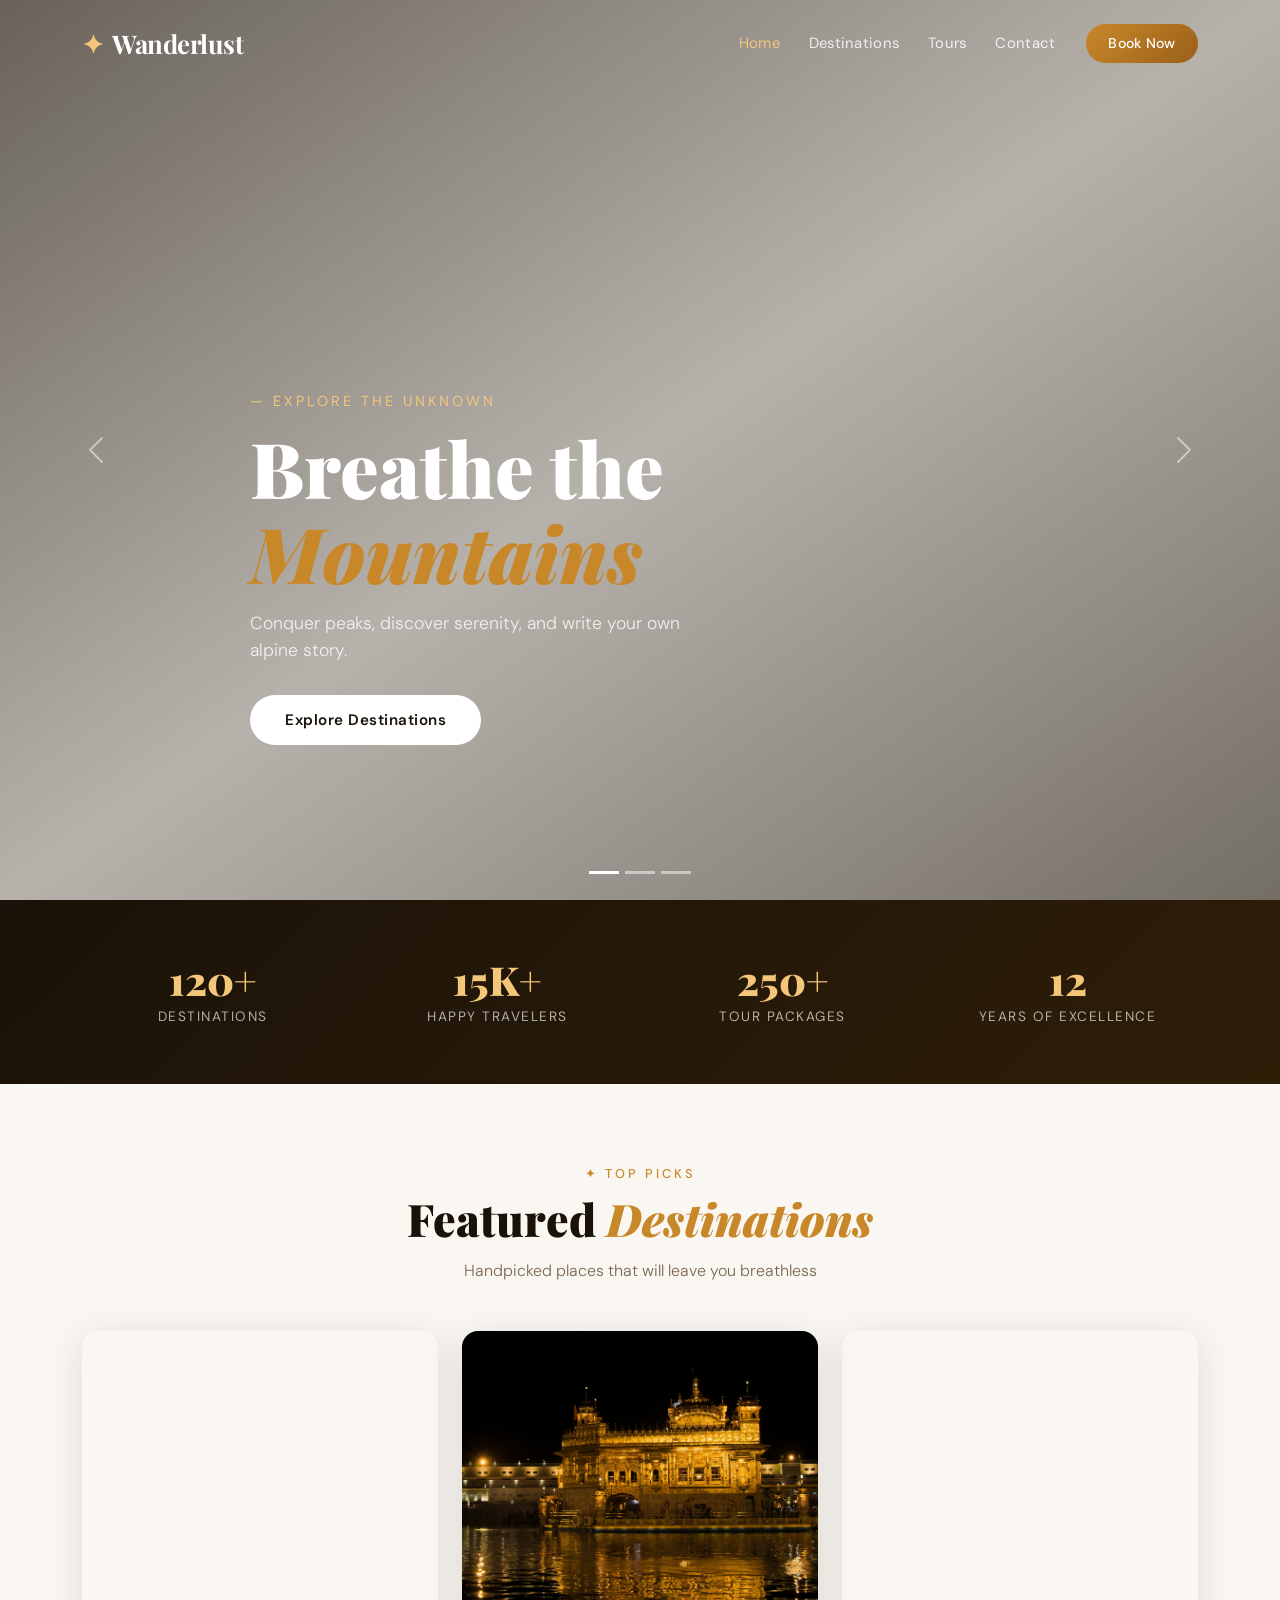
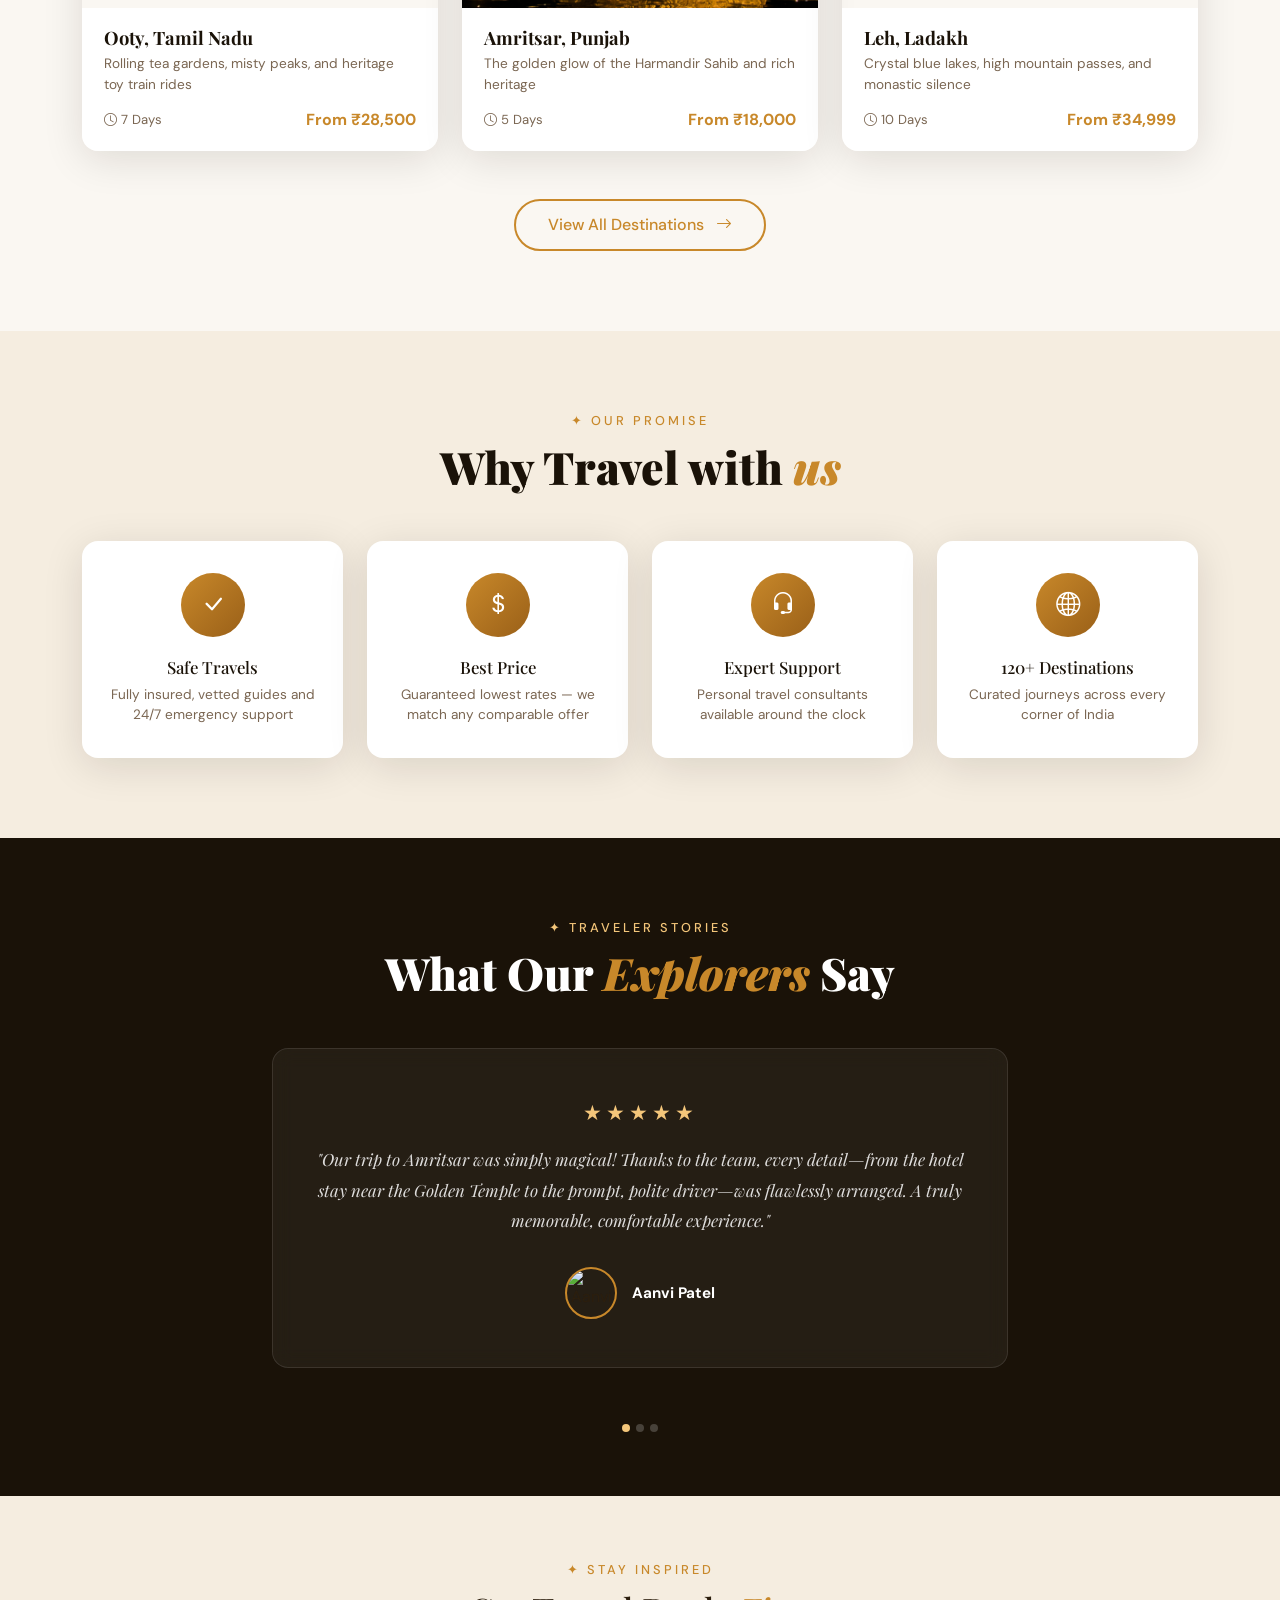
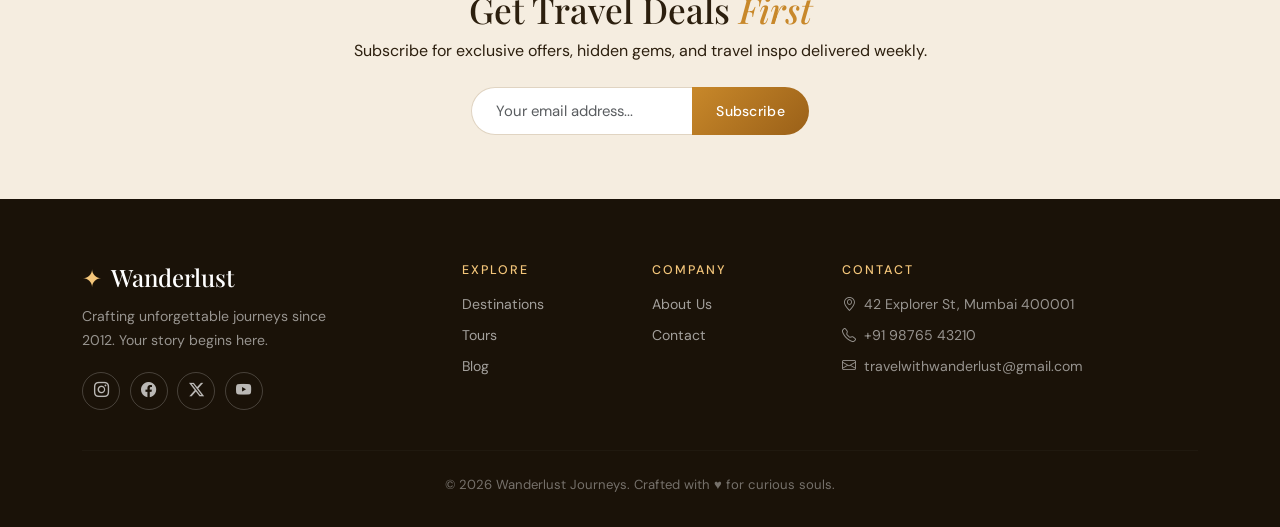
==== commit 9fc3e81c: "changes" ====
--- a/index.html
+++ b/index.html
@@ -3,6 +3,7 @@
 <head>
   <meta charset="UTF-8" />
   <meta name="viewport" content="width=device-width, initial-scale=1.0" />
+  <meta name="description" content="Wanderlust Journeys — Explore India's most breathtaking destinations with handcrafted tour packages starting from ₹11,499." />
   <title>Wanderlust Journeys — Discover the World</title>
   <link href="https://cdn.jsdelivr.net/npm/bootstrap@5.3.2/dist/css/bootstrap.min.css" rel="stylesheet"/>
   <link href="https://fonts.googleapis.com/css2?family=Playfair+Display:ital,wght@0,400;0,700;0,900;1,400&family=DM+Sans:wght@300;400;500&display=swap" rel="stylesheet"/>
@@ -133,7 +134,7 @@
             <p>Rolling tea gardens, misty peaks, and heritage toy train rides</p>
             <div class="dest-meta">
               <span><i class="bi bi-clock"></i> 7 Days</span>
-              <span class="dest-price">From ₹35,199</span>
+              <span class="dest-price">From ₹28,500</span>
             </div>
           </div>
         </div>
@@ -146,7 +147,7 @@
             <p>The golden glow of the Harmandir Sahib and rich heritage</p>
             <div class="dest-meta">
               <span><i class="bi bi-clock"></i> 5 Days</span>
-              <span class="dest-price">From ₹55,599</span>
+              <span class="dest-price">From ₹18,000</span>
             </div>
           </div>
         </div>
@@ -160,7 +161,7 @@
             <p>Crystal blue lakes, high mountain passes, and monastic silence</p>
             <div class="dest-meta">
               <span><i class="bi bi-clock"></i> 10 Days</span>
-              <span class="dest-price">From ₹75,499</span>
+              <span class="dest-price">From ₹34,999</span>
             </div>
           </div>
         </div>
@@ -321,16 +322,13 @@
         <ul class="footer-links">
           <li><a href="destinations.html">Destinations</a></li>
           <li><a href="tours.html">Tours</a></li>
-          <li><a href="#">Blog</a></li>
-          <li><a href="#">Gallery</a></li>
+          <li><a href="blog.html">Blog</a></li>
         </ul>
       </div>
       <div class="col-lg-2 col-6">
         <h6 class="footer-heading">Company</h6>
         <ul class="footer-links">
-          <li><a href="#">About Us</a></li>
-          <li><a href="#">Careers</a></li>
-          <li><a href="#">Partners</a></li>
+          <li><a href="about.html">About Us</a></li>
           <li><a href="contact.html">Contact</a></li>
         </ul>
       </div>
